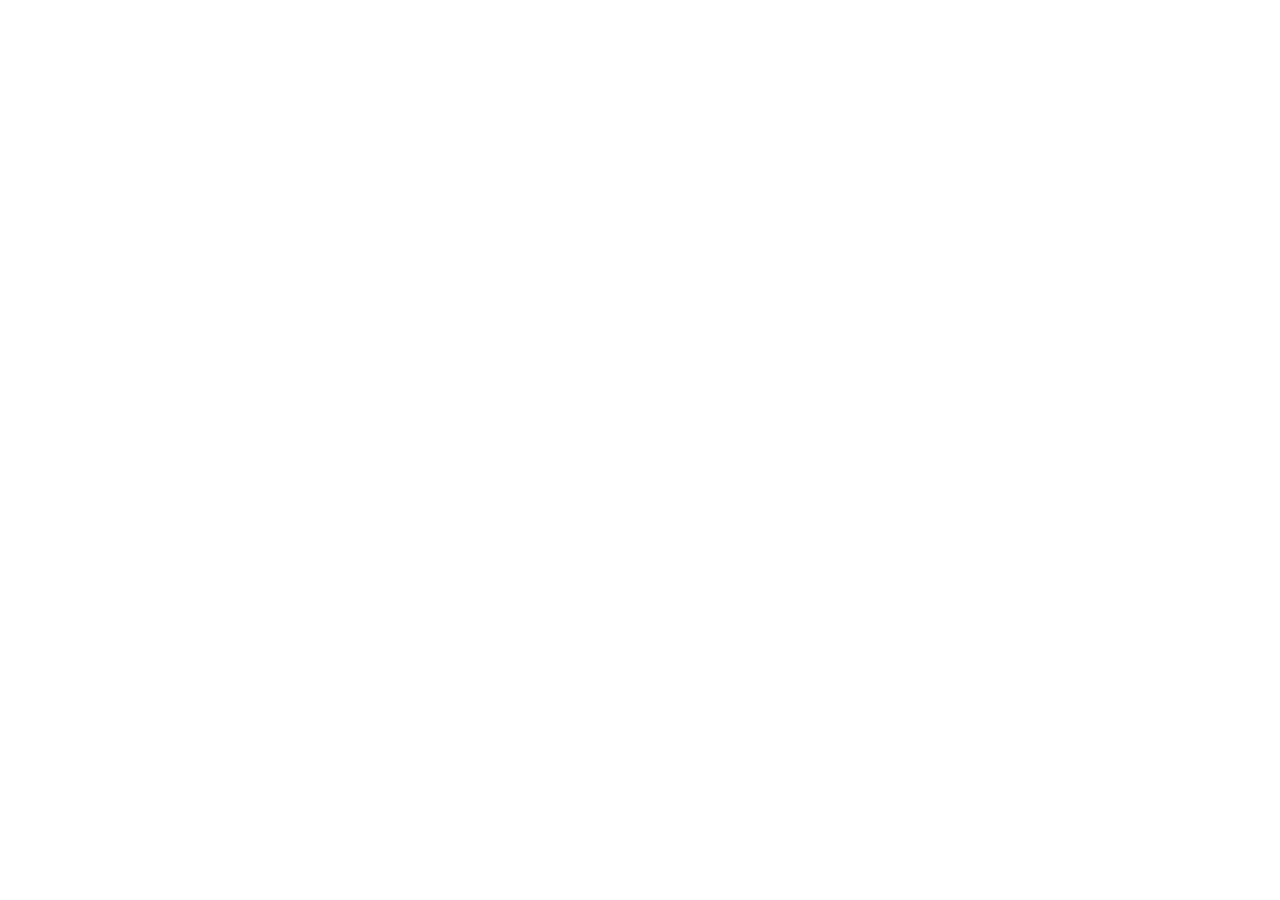
==== index.html @ d0d20ab4 "Add initial HTML structure for the application" ====
<!doctype html>
<html lang="en">
<head>
<meta charset="utf-8">
<meta name="viewport" content="width=device-width, initial-scale=1, maximum-scale=1, user-scalable=no, viewport-fit=cover">
<meta name="theme-color" content="#0b1d12">
<title>HANS FC</title>
<link rel="stylesheet" href="style.css">
</head>
<body>
<div id="app">
  <div id="top"></div>
  <main id="screen"></main>
  <nav id="nav"></nav>
</div>
<div id="layer"></div>
<div id="toast"></div>
<script src="data.js"></script>
<script src="engine.js"></script>
<script src="app.js"></script>
</body>
</html>
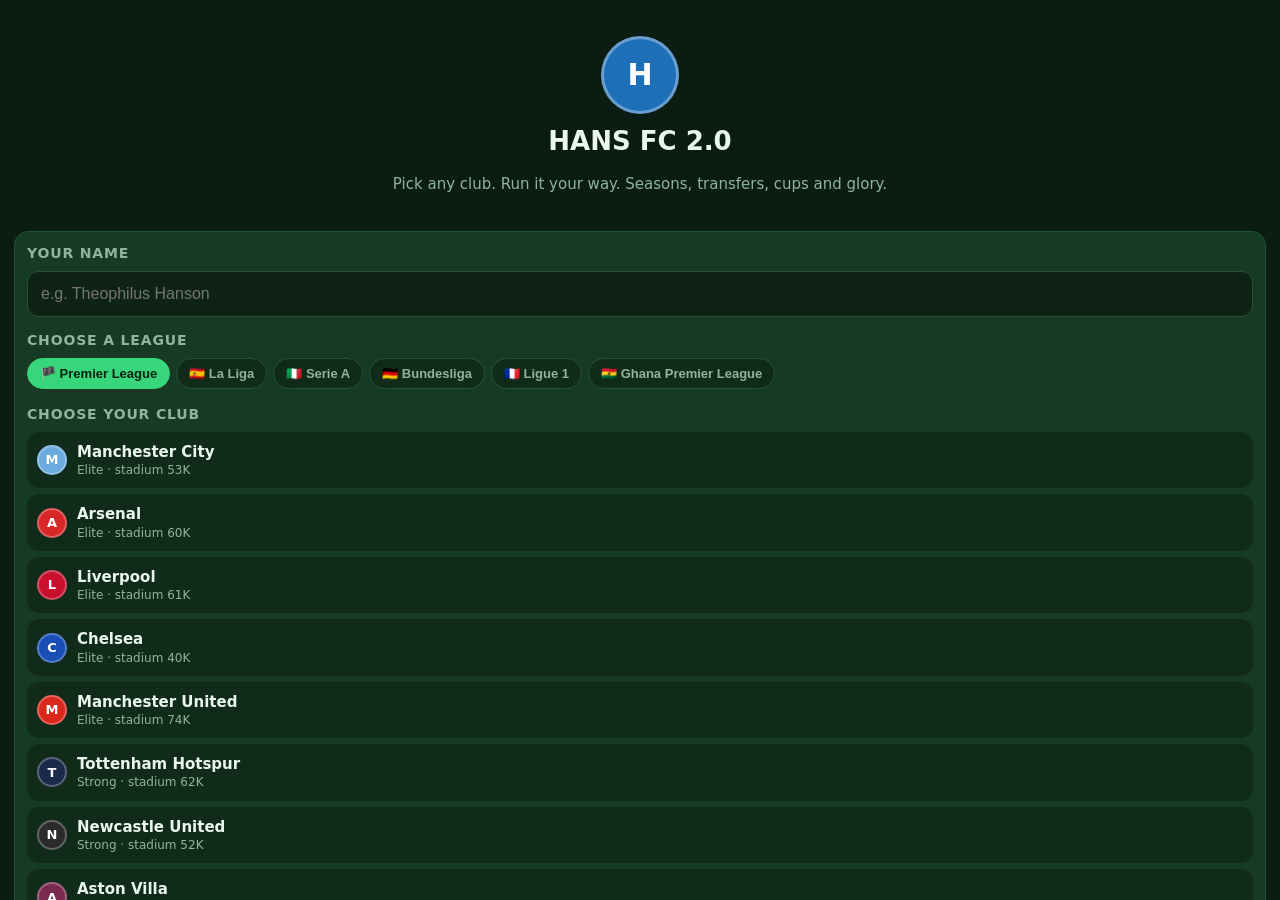
==== commit 6622cf4d: "Add files via upload" ====
--- a/index.html
+++ b/index.html
@@ -17,6 +17,7 @@
 <div id="toast"></div>
 <script src="data.js"></script>
 <script src="engine.js"></script>
+<script src="world.js"></script>
 <script src="app.js"></script>
 </body>
 </html>
--- a/style.css
+++ b/style.css
@@ -0,0 +1,116 @@
+:root{--bg:#0b1d12;--bg2:#12301d;--panel:#173a25;--line:#245236;--tx:#eaf7ee;--mut:#8fb59d;--acc:#37d67a;--acc2:#ffd23f;--bad:#ff5c5c;--r:14px}
+*{box-sizing:border-box;-webkit-tap-highlight-color:transparent}
+html,body{margin:0;height:100%;background:var(--bg);color:var(--tx);font:15px/1.35 system-ui,-apple-system,Roboto,sans-serif;overscroll-behavior:none;user-select:none;-webkit-user-select:none}
+#app{display:flex;flex-direction:column;height:100%;padding-top:env(safe-area-inset-top)}
+#top{display:flex;align-items:center;gap:10px;padding:10px 14px;background:var(--bg2);border-bottom:1px solid var(--line)}
+#top .crest{width:34px;height:34px;border-radius:50%;display:grid;place-items:center;font-weight:800;color:#fff;border:2px solid #fff3}
+#top .nm{font-weight:700;flex:1;min-width:0;white-space:nowrap;overflow:hidden;text-overflow:ellipsis}
+#top .nm small{display:block;color:var(--mut);font-weight:500;font-size:11px}
+.coins{background:#0006;border:1px solid var(--line);padding:5px 10px;border-radius:99px;font-weight:700;color:var(--acc2)}
+#screen{flex:1;overflow-y:auto;overflow-x:hidden;padding:14px;-webkit-overflow-scrolling:touch}
+#nav{display:flex;background:var(--bg2);border-top:1px solid var(--line);padding-bottom:env(safe-area-inset-bottom)}
+#nav button{flex:1;background:none;border:0;color:var(--mut);padding:9px 0 8px;font-size:11px;font-weight:600}
+#nav button b{display:block;font-size:20px;line-height:1.1}
+#nav button.on{color:var(--acc)}
+h2{margin:4px 0 10px;font-size:18px}
+h3{margin:14px 0 8px;font-size:14px;color:var(--mut);text-transform:uppercase;letter-spacing:.06em}
+.panel{background:var(--panel);border:1px solid var(--line);border-radius:var(--r);padding:12px;margin-bottom:12px}
+.row{display:flex;align-items:center;gap:10px}.sp{flex:1}.mut{color:var(--mut)}.c{text-align:center}
+.btn{background:var(--acc);color:#04210f;border:0;border-radius:12px;padding:12px 16px;font-weight:800;font-size:15px}
+.btn.ghost{background:#0005;color:var(--tx);border:1px solid var(--line)}
+.btn.gold{background:var(--acc2)}.btn.red{background:var(--bad);color:#fff}
+.btn[disabled]{opacity:.4}.btn.full{width:100%}.btn.sm{padding:7px 11px;font-size:13px;border-radius:9px}
+.grid2{display:grid;grid-template-columns:1fr 1fr;gap:10px}
+.stat{background:#0004;border-radius:10px;padding:8px;text-align:center}.stat b{display:block;font-size:20px}.stat span{font-size:11px;color:var(--mut)}
+.pill{display:inline-block;padding:2px 8px;border-radius:99px;background:#0005;font-size:11px;font-weight:700;margin-right:4px}
+/* cards */
+.card{position:relative;width:74px;height:104px;border-radius:9px;padding:5px 4px;color:#1a1204;display:flex;flex-direction:column;align-items:center;text-align:center;overflow:hidden;flex:none;border:1.5px solid #0004}
+.card .ovr{font-size:22px;font-weight:900;line-height:1}.card .pos{font-size:10px;font-weight:800;opacity:.8}
+.card .nm{font-size:10px;font-weight:800;margin-top:auto;width:100%;white-space:nowrap;overflow:hidden;text-overflow:ellipsis}
+.card .sub{font-size:9px;opacity:.75;white-space:nowrap}
+.card .fl{font-size:15px;margin-top:2px}
+.r-bronze{background:linear-gradient(160deg,#e0a878,#9c6a3f)}
+.r-silver{background:linear-gradient(160deg,#f1f4f6,#a9b3ba)}
+.r-gold{background:linear-gradient(160deg,#ffe58a,#d9a521)}
+.r-elite{background:linear-gradient(160deg,#6df0ff,#1b78d8);color:#04122b}
+.r-legend{background:linear-gradient(160deg,#ff9ee1,#7d3cff 60%,#2a1a6e);color:#fff;box-shadow:0 0 12px #b57dff88}
+.card.big{width:112px;height:158px;padding:8px 6px;border-radius:13px}.card.big .ovr{font-size:34px}.card.big .pos{font-size:13px}.card.big .nm{font-size:13px}.card.big .sub{font-size:11px}.card.big .fl{font-size:22px}
+.card.empty{background:#0004;border:2px dashed var(--line);color:var(--mut);justify-content:center}
+/* pitch */
+.pitch{position:relative;width:100%;aspect-ratio:3/3.7;border-radius:var(--r);overflow:hidden;background:repeating-linear-gradient(0deg,#1c7a43 0 12.5%,#1a6f3d 12.5% 25%);border:2px solid #fff3}
+.pitch:before{content:"";position:absolute;left:6%;right:6%;top:3%;bottom:3%;border:2px solid #fff4;border-radius:4px}
+.pitch:after{content:"";position:absolute;left:0;right:0;top:50%;border-top:2px solid #fff4}
+.slot{position:absolute;transform:translate(-50%,-50%);z-index:2;text-align:center}
+.slot .card{width:54px;height:70px;padding:3px 2px}.slot .card .ovr{font-size:16px}.slot .card .nm{font-size:8.5px}.slot .card .sub,.slot .card .fl{display:none}
+.slot .pn{position:absolute;top:-6px;right:-5px;font-size:9px;background:#000a;color:#fff;border-radius:6px;padding:0 4px}
+.chem{position:absolute;bottom:-4px;left:50%;transform:translateX(-50%);display:flex;gap:2px}.chem i{width:6px;height:6px;border-radius:50%;background:#0006}.chem i.on{background:var(--acc)}
+.bench{display:flex;gap:8px;overflow-x:auto;padding:4px 0 8px}
+.pen{position:absolute;inset:0;border:2px solid var(--bad);border-radius:9px;pointer-events:none}
+/* table */
+table{width:100%;border-collapse:collapse;font-size:13px}th,td{padding:7px 4px;text-align:center}th{color:var(--mut);font-weight:600;font-size:11px}
+td:nth-child(2),th:nth-child(2){text-align:left}tr.me{background:#37d67a22;font-weight:800}tbody tr{border-top:1px solid var(--line)}
+/* layers */
+#layer{position:fixed;inset:0;pointer-events:none;z-index:50}
+.sheetbg{position:absolute;inset:0;background:#000a;pointer-events:auto;display:flex;align-items:flex-end}
+.sheet{width:100%;max-height:82%;overflow-y:auto;background:var(--bg2);border-radius:20px 20px 0 0;padding:14px 14px calc(14px + env(safe-area-inset-bottom));border-top:1px solid var(--line)}
+.full-l{position:absolute;inset:0;background:var(--bg);pointer-events:auto;display:flex;flex-direction:column;padding-top:env(safe-area-inset-top)}
+.list .it{display:flex;align-items:center;gap:10px;padding:8px;border-radius:10px;background:#0004;margin-bottom:6px}
+.list .it .card{width:44px;height:60px;padding:3px}.list .it .card .ovr{font-size:15px}.list .it .card .nm,.list .it .card .sub,.list .it .card .fl,.list .it .card .pos{display:none}
+.list .it .t{flex:1;min-width:0}.list .it .t b{display:block}.list .it .t small{color:var(--mut)}
+/* match */
+.sb{background:var(--bg2);padding:12px;border-bottom:1px solid var(--line)}
+.sb .teams{display:flex;align-items:center;justify-content:space-between;gap:8px}
+.sb .tm{flex:1;text-align:center;font-weight:700;font-size:13px}.sb .tm i{display:block;width:26px;height:26px;border-radius:50%;margin:0 auto 4px;border:2px solid #fff4}
+.sb .sc{font-size:34px;font-weight:900;letter-spacing:2px;min-width:100px;text-align:center}.sb .clock{text-align:center;color:var(--acc2);font-weight:800}
+.scorers{display:flex;justify-content:space-between;font-size:11px;color:var(--mut);margin-top:6px;gap:8px}.scorers div{flex:1}.scorers div:last-child{text-align:right}
+.bar{display:flex;align-items:center;gap:8px;font-size:12px;margin:5px 0}.bar .b{flex:1;height:6px;background:#0006;border-radius:9px;overflow:hidden;display:flex}.bar .b i{background:var(--acc)}.bar .b u{background:var(--acc2);flex:1}.bar span{width:34px;text-align:center}
+.log{flex:1;overflow-y:auto;padding:10px 14px}
+.ev{display:flex;gap:10px;padding:7px 0;border-bottom:1px solid #fff1;font-size:14px}.ev .m{width:42px;color:var(--mut);font-weight:700;flex:none}
+.ev.goal{color:var(--acc2);font-weight:800;font-size:15px}.ev.red{color:var(--bad);font-weight:800}.ev.yellow{color:#ffe36a}.ev.ht,.ev.ft,.ev.ko{color:var(--acc);font-weight:700}
+.ev.goal.flash{animation:fl .9s}@keyframes fl{0%{background:#ffd23f55}100%{background:transparent}}
+.ctl{display:flex;gap:8px;padding:10px 14px calc(10px + env(safe-area-inset-bottom));background:var(--bg2);border-top:1px solid var(--line)}.ctl .btn{flex:1}
+.seg{display:flex;background:#0005;border-radius:10px;padding:3px;margin-bottom:8px}.seg button{flex:1;border:0;background:none;color:var(--mut);padding:8px 2px;border-radius:8px;font-weight:700;font-size:13px}.seg button.on{background:var(--acc);color:#04210f}
+/* packs */
+.packs{display:grid;grid-template-columns:1fr 1fr;gap:10px}
+.pack{border-radius:var(--r);padding:14px 10px;text-align:center;border:1px solid #fff3;position:relative;overflow:hidden}
+.pack b{display:block;font-size:15px}.pack small{display:block;opacity:.85;font-size:11px;min-height:28px;margin:4px 0 8px}.pack .em{font-size:36px}
+.pk-bronze{background:linear-gradient(160deg,#a8744a,#5e3b1f)}.pk-silver{background:linear-gradient(160deg,#9aa6ad,#4a555c)}.pk-gold{background:linear-gradient(160deg,#d9a521,#7a5a0a)}.pk-premium{background:linear-gradient(160deg,#7d3cff,#2a1a6e)}.pk-daily{background:linear-gradient(160deg,#27a35a,#0e5a30);grid-column:1/3}
+.reveal{display:flex;flex-wrap:wrap;gap:14px;justify-content:center;padding:20px 10px;flex:1;align-content:center}
+.flip{perspective:600px;width:112px;height:158px}.flip .in{position:relative;width:100%;height:100%;transition:transform .5s;transform-style:preserve-3d}.flip.on .in{transform:rotateY(180deg)}
+.flip .f,.flip .bk{position:absolute;inset:0;backface-visibility:hidden}.flip .f{transform:rotateY(180deg)}
+.flip .bk{border-radius:13px;background:linear-gradient(160deg,#1f6b3d,#0b2b17);border:2px solid var(--acc);display:grid;place-items:center;font-size:38px;font-weight:900;color:var(--acc)}
+.flip.best.on .f{animation:glow 1s}@keyframes glow{50%{filter:brightness(1.6) drop-shadow(0 0 14px #fff)}}
+#toast{position:fixed;left:50%;bottom:90px;transform:translateX(-50%);background:#000d;color:#fff;padding:10px 16px;border-radius:99px;font-weight:600;z-index:99;opacity:0;transition:opacity .25s;pointer-events:none;max-width:90%;text-align:center}#toast.on{opacity:1}
+input[type=text]{width:100%;padding:13px;border-radius:11px;border:1px solid var(--line);background:#0006;color:var(--tx);font-size:16px;user-select:text;-webkit-user-select:text}
+.sw{display:flex;gap:8px;flex-wrap:wrap;margin:10px 0}.sw i{width:38px;height:38px;border-radius:50%;border:3px solid transparent}.sw i.on{border-color:#fff}
+.hero{text-align:center;padding:22px 10px}.hero .crest{width:78px;height:78px;border-radius:50%;margin:0 auto 10px;display:grid;place-items:center;font-size:30px;font-weight:900;color:#fff;border:3px solid #fff5}
+
+/* ---- v2 ---- */
+.card.r-bronze{} .pill.bad{background:var(--bad);color:#fff}.pill.ok{background:#1d7a45;color:#fff}.pill.warn{background:#a8741a;color:#fff}
+.dot{position:absolute;top:3px;right:3px;width:10px;height:10px;border-radius:50%;border:1.5px solid #0008;z-index:3}.dot.inj{background:var(--bad)}.dot.tired{background:#ffb02e}.dot.sus{background:#222}
+.rowp{display:flex;align-items:center;gap:8px;padding:7px 8px;border-radius:10px;background:#0004;margin-bottom:6px;font-size:13px}
+.rowp .ov{width:34px;height:34px;border-radius:8px;display:grid;place-items:center;font-weight:900;font-size:15px;flex:none;color:#1a1204}
+.rowp .t{flex:1;min-width:0}.rowp .t b{display:block;white-space:nowrap;overflow:hidden;text-overflow:ellipsis}.rowp .t small{color:var(--mut)}
+.mini{height:5px;background:#0006;border-radius:9px;overflow:hidden;width:44px}.mini i{display:block;height:100%;background:var(--acc)}
+.tabs2{display:flex;gap:6px;overflow-x:auto;margin-bottom:10px;padding-bottom:2px}.tabs2 button{flex:none;border:1px solid var(--line);background:#0004;color:var(--mut);padding:7px 12px;border-radius:99px;font-weight:700;font-size:13px}.tabs2 button.on{background:var(--acc);color:#04210f;border-color:var(--acc)}
+.mp{background:#0005;border-radius:12px;padding:10px;margin-bottom:8px}
+.lg-pick{display:flex;gap:8px;overflow-x:auto;margin:8px 0}.lg-pick button{flex:none}
+.clubrow{display:flex;align-items:center;gap:10px;padding:9px;border-radius:12px;background:#0004;margin-bottom:6px;border:1px solid transparent}.clubrow.on{border-color:var(--acc);background:#37d67a18}
+.clubrow .cr{width:30px;height:30px;border-radius:50%;display:grid;place-items:center;font-weight:900;color:#fff;border:2px solid #fff4;flex:none;font-size:13px}
+.bigbar{height:12px;background:#0006;border-radius:9px;overflow:hidden}.bigbar i{display:block;height:100%;background:linear-gradient(90deg,#ff5c5c,#ffd23f 50%,#37d67a)}
+input[type=number],select{width:100%;padding:12px;border-radius:11px;border:1px solid var(--line);background:#0006;color:var(--tx);font-size:16px;user-select:text;-webkit-user-select:text}
+.livepitch{position:relative;height:150px;margin:0 14px 6px;border-radius:12px;overflow:hidden;background:repeating-linear-gradient(90deg,#1c7a43 0 12.5%,#1a6f3d 12.5% 25%);border:2px solid #fff3}
+.livepitch:before{content:"";position:absolute;left:50%;top:0;bottom:0;border-left:2px solid #fff4}
+.livepitch:after{content:"";position:absolute;left:50%;top:50%;width:34px;height:34px;margin:-17px;border:2px solid #fff4;border-radius:50%}
+.pd{position:absolute;width:11px;height:11px;margin:-5.5px;border-radius:50%;border:1.5px solid #fff9;transition:left .9s ease,top .9s ease}
+.pd.gone{opacity:.15}
+.ball{position:absolute;width:9px;height:9px;margin:-4.5px;border-radius:50%;background:#fff;box-shadow:0 0 6px #fff;transition:left .5s ease,top .5s ease;z-index:3}
+.gl{position:absolute;top:38%;bottom:38%;width:5px;background:#fff6}.gl.l{left:0}.gl.r{right:0}
+.ev.pen{color:#ffe36a;font-weight:800}.ev.inj{color:#ff9a9a}.ev.sub{color:#9ad1ff}.ev.et{color:var(--acc);font-weight:800}
+.tb{display:flex;gap:6px;margin:6px 0}.tb button{flex:1}
+.news{font-size:13px;padding:7px 0;border-top:1px solid var(--line)}.news b{color:var(--acc2)}.news.w{color:var(--acc)}.news.l{color:#ff9a9a}.news.g{color:var(--acc2)}.news.i{color:#ffb02e}
+.warn{background:#a8741a33;border:1px solid #a8741a;border-radius:10px;padding:8px 10px;font-size:13px;margin-bottom:10px}
+.bad2{background:#ff5c5c22;border:1px solid var(--bad)}
+.kv{display:flex;justify-content:space-between;padding:5px 0;border-bottom:1px solid #fff1;font-size:14px}.kv:last-child{border:0}
+.lvl{display:flex;gap:3px;margin:6px 0}.lvl i{flex:1;height:8px;border-radius:3px;background:#0006}.lvl i.on{background:var(--acc2)}
+.tie{display:flex;align-items:center;gap:6px;font-size:13px;padding:6px 0;border-top:1px solid var(--line)}.tie .tm{flex:1}.tie .tm:last-child{text-align:right}.tie b{min-width:46px;text-align:center}.tie.me{color:var(--acc2);font-weight:700}
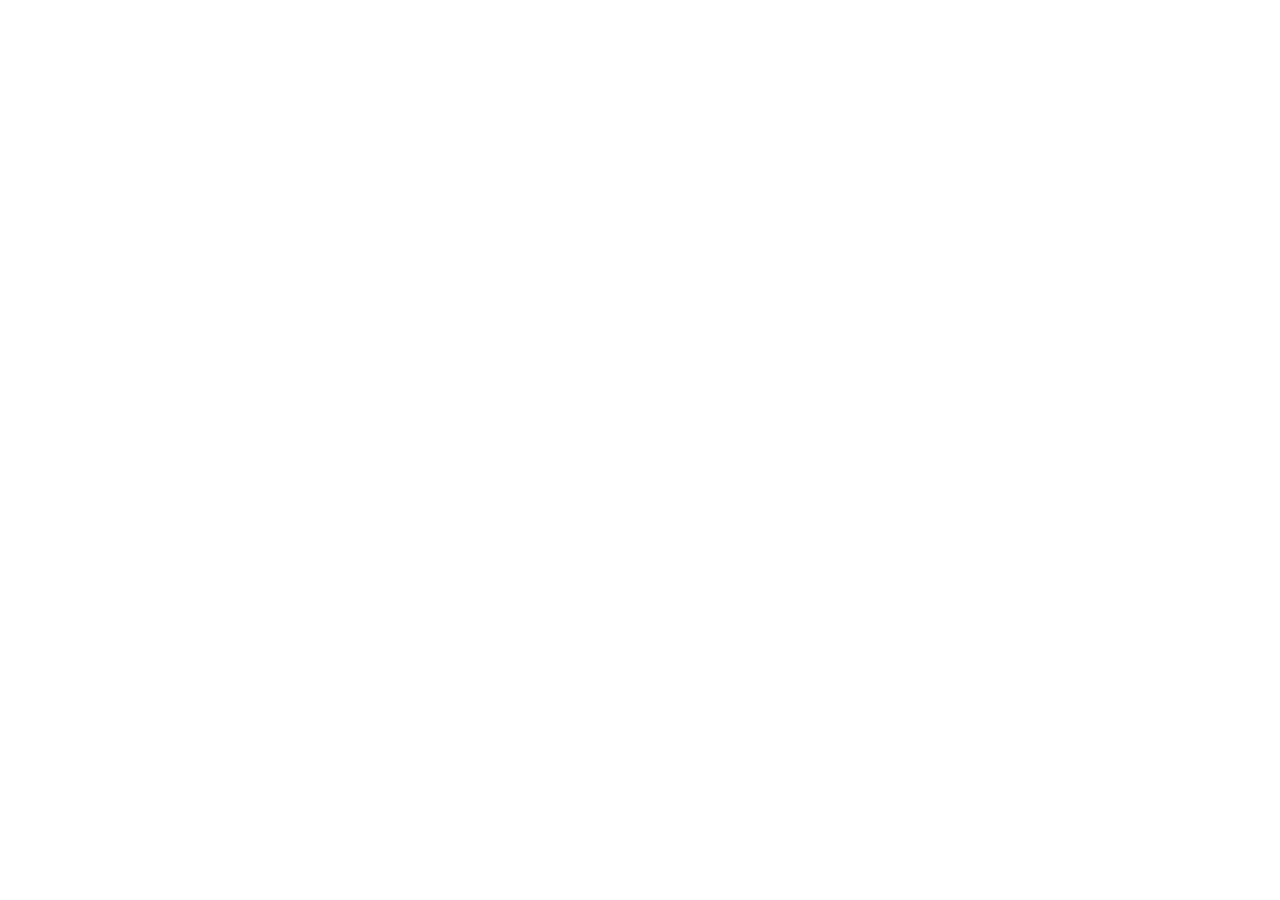
==== commit 7da6115c: "Add files via upload" ====
--- a/index.html
+++ b/index.html
@@ -18,6 +18,8 @@
 <script src="data.js"></script>
 <script src="engine.js"></script>
 <script src="world.js"></script>
+<script src="art.js"></script>
+<script src="extras.js"></script>
 <script src="app.js"></script>
 </body>
 </html>
